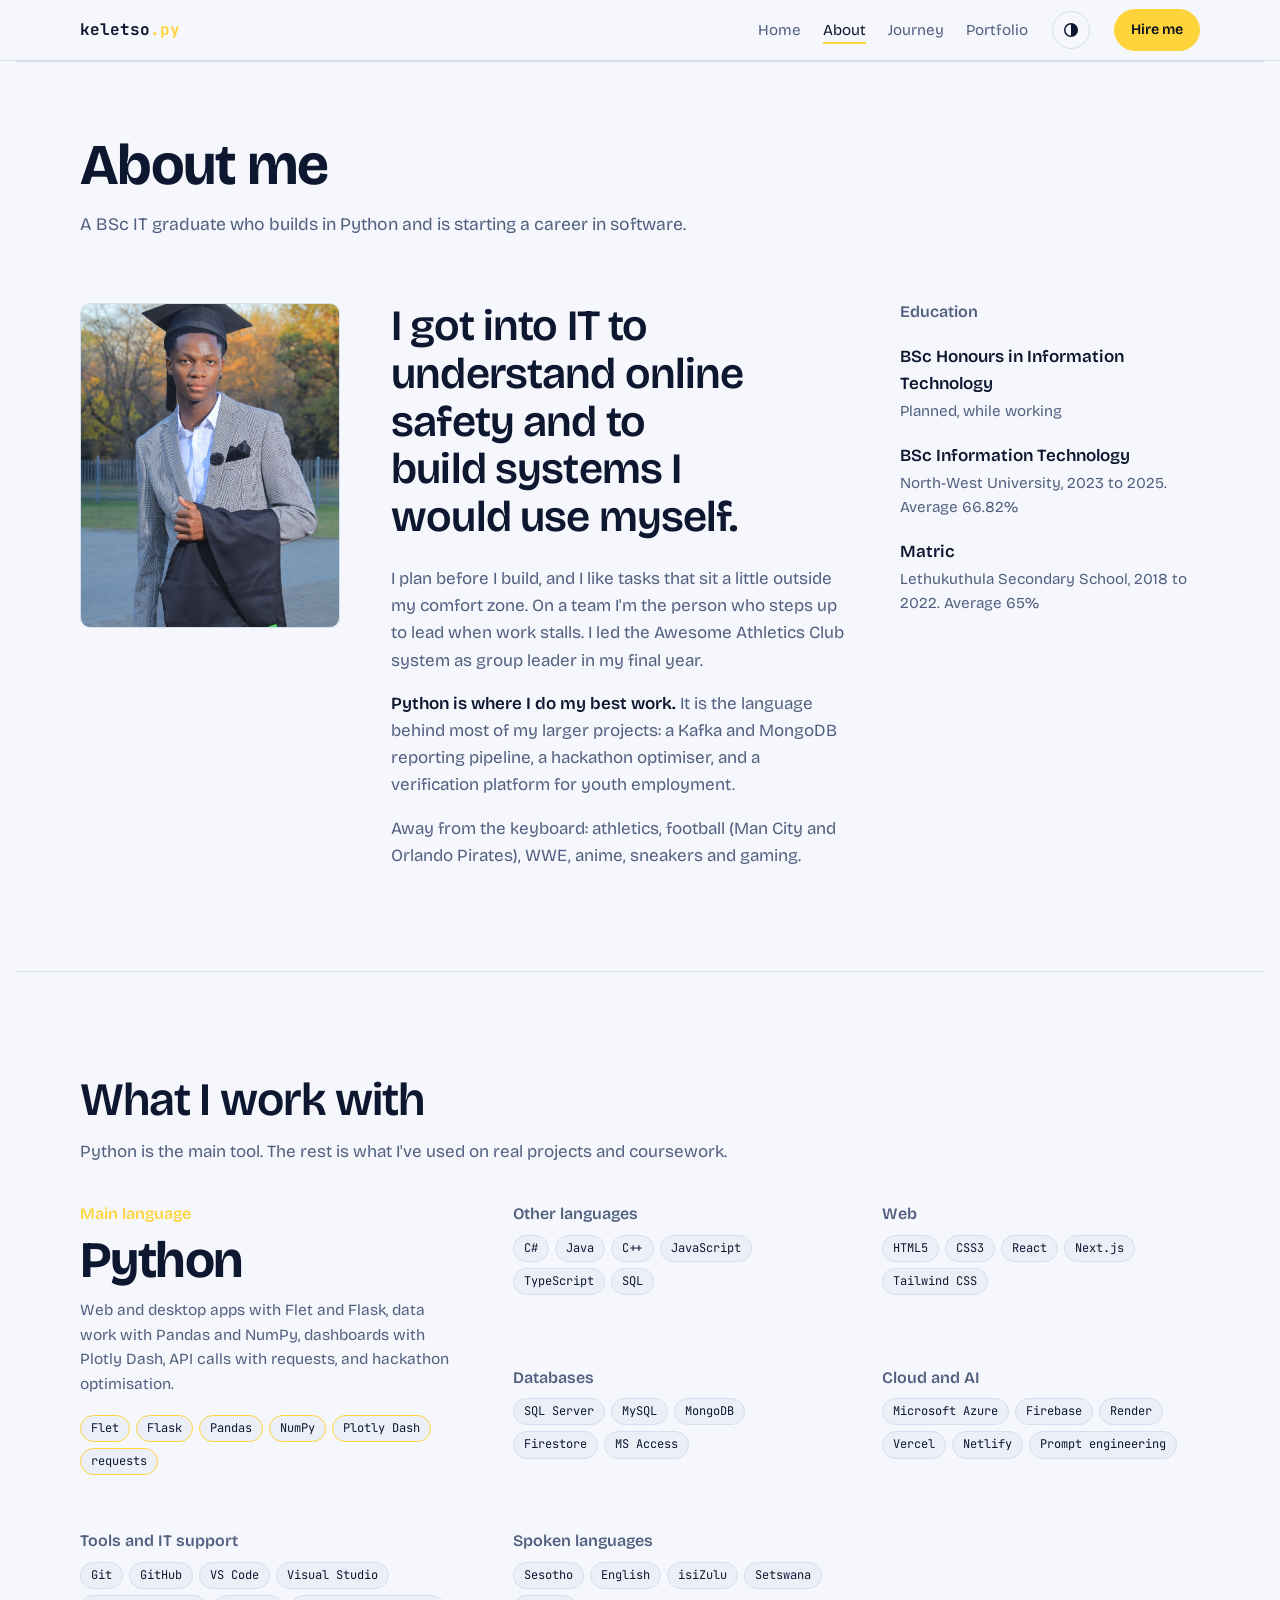
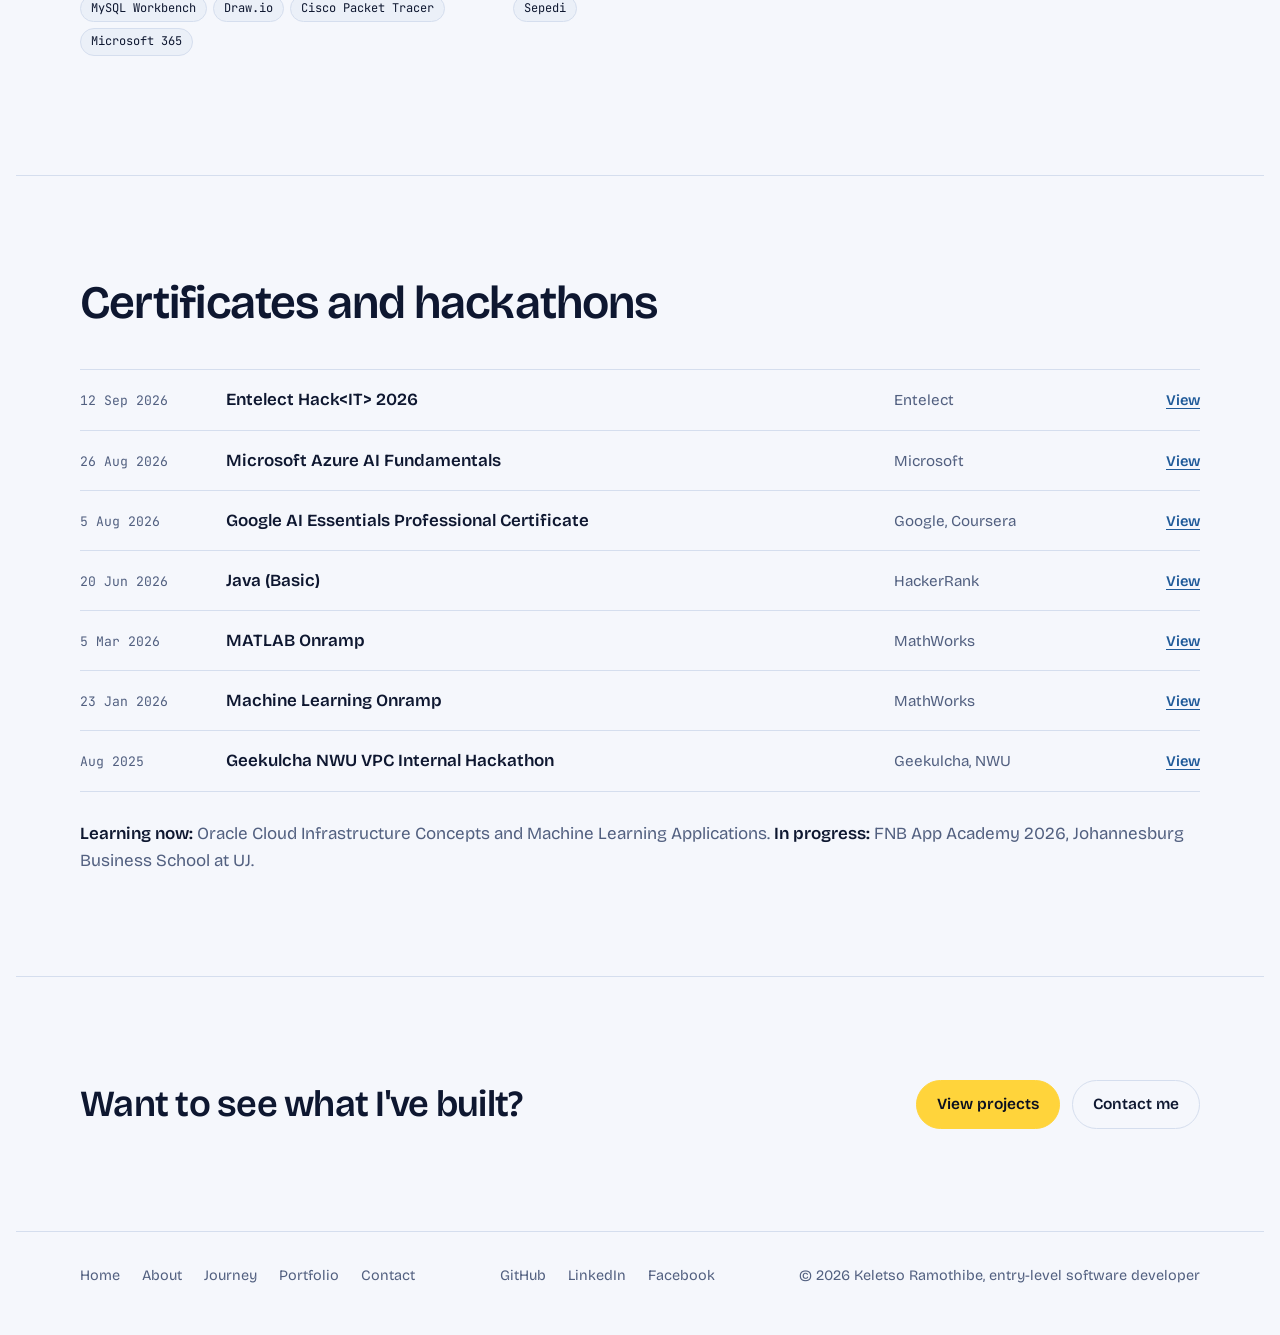
==== about.html @ 55e4a474 "Add files via upload" ====
<!doctype html>
<html lang="en">
<head>
<meta charset="utf-8">
<meta name="viewport" content="width=device-width, initial-scale=1, viewport-fit=cover">
<title>About, Keletso Ramothibe</title>
<meta name="claude:viewport-fit-sides" content="cover">
<link rel="preconnect" href="https://fonts.googleapis.com">
<link rel="preconnect" href="https://fonts.gstatic.com" crossorigin>
<link rel="stylesheet" href="https://fonts.googleapis.com/css2?family=Bricolage+Grotesque:opsz,wght@12..96,400;12..96,500;12..96,600;12..96,700&family=JetBrains+Mono:wght@400;500;700&display=swap">
<link rel="stylesheet" href="styles.css">
</head>
<body>
<header class="top">
  <div class="wrap">
    <a class="brand" href="index.html" aria-label="Keletso Ramothibe, home">keletso<span>.py</span></a>
    <nav class="nav" id="nav" aria-label="Main"><a href="index.html">Home</a><a href="about.html" aria-current="page">About</a><a href="journey.html">Journey</a><a href="portfolio.html">Portfolio</a><a class="only-mobile" href="contact.html">Contact</a></nav>
    <button class="theme" id="theme" type="button" aria-label="Switch colour theme" title="Switch colour theme"><svg width="16" height="16" viewBox="0 0 16 16" aria-hidden="true"><circle cx="8" cy="8" r="6.25" fill="none" stroke="currentColor" stroke-width="1.5"/><path d="M8 1.75a6.25 6.25 0 0 1 0 12.5z" fill="currentColor"/></svg></button>
    <button class="burger" id="burger" type="button" aria-label="Open menu" aria-expanded="false" aria-controls="nav"><svg width="18" height="18" viewBox="0 0 18 18" aria-hidden="true"><path d="M2 5h14M2 9h14M2 13h14" stroke="currentColor" stroke-width="1.6" stroke-linecap="round"/></svg></button>
    <a class="btn primary hire" href="contact.html">Hire me</a>
  </div>
</header>
<main>
<section class="band page-head"><div class="wrap"><h1>About me</h1><p>A BSc IT graduate who builds in Python and is starting a career in software.</p></div></section>
<section class="band" id="about">
    <div class="wrap about-grid">
      <div class="photo" aria-label="Photo of Keletso">
        <span class="mono" aria-hidden="true">KR</span>
        <img src="profile.jpg" alt="Keletso Ramothibe" onerror="this.remove()">
      </div>
      <div class="about-text">
        <h2>I got into IT to understand online safety and to build systems I would use myself.</h2>
        <p>I plan before I build, and I like tasks that sit a little outside my comfort zone. On a team I'm the person who steps up to lead when work stalls. I led the Awesome Athletics Club system as group leader in my final year.</p>
        <p><strong>Python is where I do my best work.</strong> It is the language behind most of my larger projects: a Kafka and MongoDB reporting pipeline, a hackathon optimiser, and a verification platform for youth employment.</p>
        <p>Away from the keyboard: athletics, football (Man City and Orlando Pirates), WWE, anime, sneakers and gaming.</p>
      </div>
      <div class="edu">
        <h3>Education</h3>
        <dl>
          <div><dt>BSc Honours in Information Technology</dt><dd>Planned, while working</dd></div>
          <div><dt>BSc Information Technology</dt><dd>North-West University, 2023 to 2025. Average 66.82%</dd></div>
          <div><dt>Matric</dt><dd>Lethukuthula Secondary School, 2018 to 2022. Average 65%</dd></div>
        </dl>
      </div>
    </div>
  </section>
<section class="band" id="skills">
    <div class="wrap">
      <div class="sec-head">
        <h2>What I work with</h2>
        <p>Python is the main tool. The rest is what I've used on real projects and coursework.</p>
      </div>
      <div class="skills">
        <div class="sk py">
          <h3>Main language</h3>
          <div class="big">Python</div>
          <p>Web and desktop apps with Flet and Flask, data work with Pandas and NumPy, dashboards with Plotly Dash, API calls with requests, and hackathon optimisation.</p>
          <ul class="tags"><li class="py">Flet</li><li class="py">Flask</li><li class="py">Pandas</li><li class="py">NumPy</li><li class="py">Plotly Dash</li><li class="py">requests</li></ul>
        </div>
        <div class="sk">
          <h3>Other languages</h3>
          <ul class="tags"><li>C#</li><li>Java</li><li>C++</li><li>JavaScript</li><li>TypeScript</li><li>SQL</li></ul>
        </div>
        <div class="sk">
          <h3>Web</h3>
          <ul class="tags"><li>HTML5</li><li>CSS3</li><li>React</li><li>Next.js</li><li>Tailwind CSS</li></ul>
        </div>
        <div class="sk">
          <h3>Databases</h3>
          <ul class="tags"><li>SQL Server</li><li>MySQL</li><li>MongoDB</li><li>Firestore</li><li>MS Access</li></ul>
        </div>
        <div class="sk">
          <h3>Cloud and AI</h3>
          <ul class="tags"><li>Microsoft Azure</li><li>Firebase</li><li>Render</li><li>Vercel</li><li>Netlify</li><li>Prompt engineering</li></ul>
        </div>
        <div class="sk">
          <h3>Tools and IT support</h3>
          <ul class="tags"><li>Git</li><li>GitHub</li><li>VS Code</li><li>Visual Studio</li><li>MySQL Workbench</li><li>Draw.io</li><li>Cisco Packet Tracer</li><li>Microsoft 365</li></ul>
        </div>
        <div class="sk">
          <h3>Spoken languages</h3>
          <ul class="tags"><li>Sesotho</li><li>English</li><li>isiZulu</li><li>Setswana</li><li>Sepedi</li></ul>
        </div>
      </div>
    </div>
  </section>
<section class="band" id="certs">
    <div class="wrap">
      <div class="sec-head">
        <h2>Certificates and hackathons</h2>
      </div>
      <ul class="cert-list">
        <li><span class="d">12 Sep 2026</span><span class="n">Entelect Hack&lt;IT&gt; 2026</span><span class="i">Entelect</span><span class="v"><a href="https://keletso-ramothibe-portfolio-website.netlify.app/Keletso_Ramothibe_EH_Hack_IT__landscape.png" target="_blank" rel="noopener">View</a></span></li>
        <li><span class="d">26 Aug 2026</span><span class="n">Microsoft Azure AI Fundamentals</span><span class="i">Microsoft</span><span class="v"><a href="https://learn.microsoft.com/api/credentials/share/en-za/KeletsoRamothibe-6698/C7EBA879EE048254?sharingId=B7DA44BE2CF541BB" target="_blank" rel="noopener">View</a></span></li>
        <li><span class="d">5 Aug 2026</span><span class="n">Google AI Essentials Professional Certificate</span><span class="i">Google, Coursera</span><span class="v"><a href="https://keletso-ramothibe-portfolio-website.netlify.app/KeletsoRamothibe_GoogleAIEssentials_ProfessionalCertificate.pdf" target="_blank" rel="noopener">View</a></span></li>
        <li><span class="d">20 Jun 2026</span><span class="n">Java (Basic)</span><span class="i">HackerRank</span><span class="v"><a href="https://keletso-ramothibe-portfolio-website.netlify.app/Java_certificate.pdf" target="_blank" rel="noopener">View</a></span></li>
        <li><span class="d">5 Mar 2026</span><span class="n">MATLAB Onramp</span><span class="i">MathWorks</span><span class="v"><a href="https://keletso-ramothibe-portfolio-website.netlify.app/MATLAB_certificate.pdf" target="_blank" rel="noopener">View</a></span></li>
        <li><span class="d">23 Jan 2026</span><span class="n">Machine Learning Onramp</span><span class="i">MathWorks</span><span class="v"><a href="https://keletso-ramothibe-portfolio-website.netlify.app/Machine_Learning_certificate.pdf" target="_blank" rel="noopener">View</a></span></li>
        <li><span class="d">Aug 2025</span><span class="n">Geekulcha NWU VPC Internal Hackathon</span><span class="i">Geekulcha, NWU</span><span class="v"><a href="https://keletso-ramothibe-portfolio-website.netlify.app/K_RAMOTHIBE_CERTIFICATE.pdf" target="_blank" rel="noopener">View</a></span></li>
      </ul>
      <p class="learning"><b>Learning now:</b> Oracle Cloud Infrastructure Concepts and Machine Learning Applications. <b>In progress:</b> FNB App Academy 2026, Johannesburg Business School at UJ.</p>
    </div>
  </section>
<section class="band"><div class="wrap cta-row"><h2>Want to see what I've built?</h2><div class="cta"><a class="btn primary" href="portfolio.html">View projects</a><a class="btn" href="contact.html">Contact me</a></div></div></section>
</main>
<footer>
  <div class="wrap foot">
    <div class="foot-links"><a href="index.html">Home</a><a href="about.html">About</a><a href="journey.html">Journey</a><a href="portfolio.html">Portfolio</a><a href="contact.html">Contact</a></div>
    <div class="foot-social"><a href="https://github.com/kl99-chi" target="_blank" rel="noopener">GitHub</a><a href="https://www.linkedin.com/in/keletso-ramothibe-292254365" target="_blank" rel="noopener">LinkedIn</a><a href="https://www.facebook.com/share/1CX25MDmmW/" target="_blank" rel="noopener">Facebook</a></div>
    <span>© 2026 Keletso Ramothibe, entry-level software developer</span>
  </div>
</footer>
<script src="site.js"></script>
</body>
</html>
---- styles.css ----
/* Layout: sticky bar, hero with a Python class as the centrepiece, then a version-history timeline of growth (v0.1 student to v2.0 now), Python-first projects, skills, certs, contact. Left-aligned throughout. */
:root {
  --bg: #0b1020;
  --surface: #121a30;
  --surface-2: #18223d;
  --line: #26325a;
  --fg: #e9eef8;
  --muted: #a0acc6;
  --link: #7db4ec;
  --accent: #ffd43b;
  --on-accent: #0b1020;
  --add: #5fd38d;
  --del: #ff8d8d;
  --code-bg: #080c19;
  --code-fg: #d7def0;
  --c-kw: #c39bff;
  --c-str: #ffd43b;
  --c-fn: #7db4ec;
  --c-com: #7a87a6;
  --c-gut: #4a5678;
  --font-body: "Bricolage Grotesque", "Segoe UI", system-ui, sans-serif;
  --font-code: "JetBrains Mono", ui-monospace, "SFMono-Regular", Menlo, Consolas, monospace;
  --r: 10px;
  color-scheme: dark;
}
@media (prefers-color-scheme: light) {
  :root:not([data-theme="dark"]) {
    --bg: #f5f7fc; --surface: #ffffff; --surface-2: #ebf0f8; --line: #d5deee;
    --fg: #0e1730; --muted: #526080; --link: #1f5a99; --accent: #ffd43b; --on-accent: #0b1020;
    --add: #1a7f46; --del: #b3363b; color-scheme: light;
  }
}
:root[data-theme="light"] {
  --bg: #f5f7fc; --surface: #ffffff; --surface-2: #ebf0f8; --line: #d5deee;
  --fg: #0e1730; --muted: #526080; --link: #1f5a99; --accent: #ffd43b; --on-accent: #0b1020;
  --add: #1a7f46; --del: #b3363b; color-scheme: light;
}

* { box-sizing: border-box; }
html { scroll-behavior: smooth; scroll-padding-top: 76px; }
body {
  margin: 0;
  background: var(--bg);
  color: var(--fg);
  font-family: var(--font-body);
  font-size: 1.0625rem;
  line-height: 1.6;
  padding-left: max(16px, env(safe-area-inset-left, 0px));
  padding-right: max(16px, env(safe-area-inset-right, 0px));
  padding-block: 0;
  -webkit-font-smoothing: antialiased;
}
body::before { content: ""; position: fixed; inset: 0 0 auto; height: env(safe-area-inset-top, 0px); z-index: 10; background: var(--bg); }
a { color: var(--link); text-underline-offset: 3px; }
a:focus-visible, button:focus-visible { outline: 2px solid var(--accent); outline-offset: 3px; border-radius: 4px; }
h1, h2, h3, p { margin: 0; }
h1, h2, h3 { text-wrap: balance; letter-spacing: -0.02em; line-height: 1.1; }
.wrap { max-width: 1120px; margin-inline: auto; }
.mono { font-family: var(--font-code); }

/* header */
.top { position: sticky; top: env(safe-area-inset-top, 0px); z-index: 9; background: var(--bg); border-bottom: 1px solid var(--line); margin-inline: calc(max(16px, env(safe-area-inset-left, 0px)) * -1) calc(max(16px, env(safe-area-inset-right, 0px)) * -1); padding-inline: max(16px, env(safe-area-inset-left, 0px)) max(16px, env(safe-area-inset-right, 0px)); }
.top .wrap { display: flex; align-items: center; gap: 24px; min-height: 60px; }
.brand { font-family: var(--font-code); font-weight: 700; font-size: 1rem; color: var(--fg); text-decoration: none; margin-right: auto; }
.brand span { color: var(--accent); }
.nav { display: flex; gap: 22px; font-size: 0.95rem; }
.nav a { color: var(--muted); text-decoration: none; }
.nav a:hover { color: var(--fg); }
.theme { display: inline-grid; place-items: center; padding: 0; background: none; border: 1px solid var(--line); color: var(--fg); width: 38px; height: 38px; border-radius: 50%; cursor: pointer; font-size: 1rem; line-height: 1; }
.theme:hover { border-color: var(--muted); }
.btn { display: inline-flex; align-items: center; gap: 8px; padding: 11px 20px; border-radius: 999px; font-weight: 600; font-size: 0.97rem; text-decoration: none; border: 1px solid var(--line); color: var(--fg); background: transparent; cursor: pointer; font-family: inherit; }
.btn:hover { border-color: var(--muted); }
.btn.primary { background: var(--accent); color: var(--on-accent); border-color: var(--accent); }
.btn.primary:hover { filter: brightness(1.06); }
.top .btn { padding: 8px 16px; font-size: 0.9rem; }

/* sections */
.band { padding-block: clamp(56px, 8vw, 104px); border-top: 1px solid var(--line); }
.hero { border-top: 0; padding-block: clamp(40px, 6vw, 80px) clamp(48px, 7vw, 88px); }
.sec-head { display: grid; gap: 12px; margin-bottom: 40px; max-width: 62ch; }
.sec-head h2 { font-size: clamp(1.9rem, 3.8vw, 2.9rem); font-weight: 600; }
.sec-head p { color: var(--muted); }

/* hero */
.hero-grid { display: grid; grid-template-columns: minmax(0, 1.05fr) minmax(0, 1fr); gap: clamp(32px, 5vw, 72px); align-items: center; }
.badge { display: inline-flex; align-items: center; gap: 10px; font-size: 0.9rem; color: var(--muted); border: 1px solid var(--line); background: var(--surface); padding: 6px 14px 6px 12px; border-radius: 999px; margin-bottom: 26px; }
.dot { width: 8px; height: 8px; border-radius: 50%; background: var(--add); box-shadow: 0 0 0 4px color-mix(in srgb, var(--add) 25%, transparent); flex: none; }
.hero h1 { font-size: clamp(2.5rem, 6vw, 4.6rem); font-weight: 700; letter-spacing: -0.035em; line-height: 1.02; }
.hero .lede { color: var(--muted); margin-top: 24px; max-width: 52ch; font-size: 1.15rem; }
.cta { display: flex; flex-wrap: wrap; gap: 12px; margin-top: 32px; }
.facts { display: flex; flex-wrap: wrap; gap: 8px 26px; margin: 40px 0 0; padding: 0; list-style: none; color: var(--muted); font-size: 0.95rem; }
.facts b { color: var(--fg); font-weight: 600; }

.code { background: var(--code-bg); border: 1px solid var(--line); border-radius: var(--r); overflow: hidden; min-width: 0; box-shadow: 0 24px 60px -30px rgba(0, 0, 0, 0.55); }
.code-tab { display: flex; align-items: center; gap: 10px; padding: 10px 16px; border-bottom: 1px solid #1b2442; font-family: var(--font-code); font-size: 0.8rem; color: var(--c-com); }
.code-tab i { width: 8px; height: 8px; border-radius: 50%; background: var(--c-fn); }
.code pre { margin: 0; padding: 18px 0 20px; overflow-x: auto; font-family: var(--font-code); font-size: 0.84rem; line-height: 1.75; color: var(--code-fg); }
.code .ln { display: block; padding-right: 18px; white-space: pre; }
.code .ln::before { content: attr(data-n); display: inline-block; width: 44px; padding-right: 16px; text-align: right; color: var(--c-gut); user-select: none; }
.kw { color: var(--c-kw); } .st { color: var(--c-str); } .fn { color: var(--c-fn); } .cm { color: var(--c-com); }
.out { color: var(--add); }
.cursor { display: inline-block; width: 8px; height: 1.05em; background: var(--accent); vertical-align: text-bottom; margin-left: 2px; animation: blink 1.1s steps(2, start) infinite; }
@keyframes blink { to { visibility: hidden; } }

/* about */
.about-grid { display: grid; grid-template-columns: minmax(0, 260px) minmax(0, 1fr) minmax(0, 300px); gap: clamp(28px, 4vw, 56px); align-items: start; }
.photo { aspect-ratio: 4 / 5; max-width: 100%; border-radius: var(--r); background: var(--surface-2); border: 1px solid var(--line); overflow: hidden; position: relative; display: grid; place-items: center; }
.photo img { position: absolute; inset: 0; width: 100%; height: 100%; object-fit: cover; }
.photo .mono { font-size: 3.2rem; font-weight: 700; color: var(--accent); }
.about-text { display: grid; gap: 16px; max-width: 60ch; min-width: 0; }
.about-text h2 { font-size: clamp(1.9rem, 3.6vw, 2.7rem); font-weight: 600; margin-bottom: 8px; }
.about-text p { color: var(--muted); }
.about-text p strong { color: var(--fg); font-weight: 600; }
.edu { display: grid; gap: 22px; min-width: 0; }
.edu h3 { font-size: 1rem; font-weight: 600; letter-spacing: 0; color: var(--muted); }
.edu dl { margin: 0; display: grid; gap: 18px; }
.edu dt { font-weight: 600; }
.edu dd { margin: 2px 0 0; color: var(--muted); font-size: 0.95rem; }

/* growth timeline */
.diff { font-family: var(--font-code); font-size: 0.9rem; background: var(--code-bg); border: 1px solid var(--line); border-radius: var(--r); padding: 16px 20px; display: grid; gap: 6px; margin-bottom: 56px; max-width: 760px; overflow-x: auto; color: var(--code-fg); }
.diff div { white-space: nowrap; }
.diff .m { color: var(--del); } .diff .p { color: var(--add); }
.log { list-style: none; margin: 0; padding: 0; display: grid; }
.rel { display: grid; grid-template-columns: 150px minmax(0, 1fr); gap: 0 clamp(20px, 4vw, 48px); position: relative; padding-bottom: 44px; }
.rel:last-child { padding-bottom: 0; }
.rel::before { content: ""; position: absolute; left: 150px; top: 8px; bottom: -8px; width: 1px; background: var(--line); transform: translateX(calc(clamp(20px, 4vw, 48px) / -2)); }
.rel:last-child::before { display: none; }
.rel::after { content: ""; position: absolute; left: 150px; top: 8px; width: 11px; height: 11px; border-radius: 50%; background: var(--bg); border: 2px solid var(--muted); transform: translateX(calc(clamp(20px, 4vw, 48px) / -2 - 5px)); }
.rel.now::after { background: var(--accent); border-color: var(--accent); box-shadow: 0 0 0 5px color-mix(in srgb, var(--accent) 25%, transparent); }
.tag { font-family: var(--font-code); align-self: start; }
.tag b { display: block; font-size: 1.25rem; color: var(--fg); }
.tag span { font-size: 0.8rem; color: var(--muted); }
.rel.now .tag b { color: var(--accent); }
.rel-body { min-width: 0; display: grid; gap: 10px; max-width: 66ch; }
.rel-body h3 { font-size: 1.4rem; font-weight: 600; }
.rel-body ul { margin: 0; padding-left: 1.1em; color: var(--muted); display: grid; gap: 6px; }
.rel-body li::marker { color: var(--line); }
.chip-now { display: inline-block; font-family: var(--font-code); font-size: 0.72rem; background: var(--accent); color: var(--on-accent); padding: 2px 9px; border-radius: 999px; margin-left: 10px; vertical-align: middle; font-weight: 700; }

/* work */
.feature { background: var(--surface); border: 1px solid var(--line); border-radius: var(--r); padding: clamp(22px, 3.5vw, 40px); display: grid; grid-template-columns: minmax(0, 1.2fr) minmax(0, 1fr); gap: clamp(24px, 4vw, 56px); margin-bottom: 20px; }
.proj-meta { font-family: var(--font-code); font-size: 0.8rem; color: var(--muted); margin-bottom: 12px; }
.feature h3 { font-size: clamp(1.7rem, 3vw, 2.3rem); font-weight: 700; margin-bottom: 14px; }
.feature p { color: var(--muted); max-width: 56ch; }
.feature ul.points { margin: 0; padding: 0; list-style: none; display: grid; gap: 14px; align-content: start; }
.feature ul.points li { padding-left: 20px; position: relative; color: var(--muted); font-size: 0.97rem; }
.feature ul.points li::before { content: "+"; position: absolute; left: 0; color: var(--add); font-family: var(--font-code); }
.feature ul.points b { color: var(--fg); font-weight: 600; }
.tags { display: flex; flex-wrap: wrap; gap: 6px; margin-top: 18px; padding: 0; list-style: none; }
.tags li { font-family: var(--font-code); font-size: 0.75rem; color: var(--fg); background: var(--surface-2); border: 1px solid var(--line); padding: 3px 10px; border-radius: 999px; }
.tags li.py { border-color: var(--accent); }
.links { display: flex; flex-wrap: wrap; gap: 8px 20px; margin-top: 22px; font-weight: 600; font-size: 0.95rem; }
.grid3 { display: grid; grid-template-columns: repeat(3, minmax(0, 1fr)); gap: 20px; }
.proj { background: var(--surface); border: 1px solid var(--line); border-radius: var(--r); padding: 26px; display: flex; flex-direction: column; min-width: 0; }
.proj h3 { font-size: 1.35rem; font-weight: 600; margin-bottom: 10px; }
.proj p { color: var(--muted); font-size: 0.97rem; }
.proj .tags { margin-top: 16px; }
.proj .links { margin-top: auto; padding-top: 20px; }
.shot { display: block; width: 100%; height: auto; max-width: 100%; border-radius: 6px; border: 1px solid var(--line); margin-bottom: 18px; }
.sub { font-size: 1.2rem; font-weight: 600; margin: 56px 0 20px; letter-spacing: -0.01em; }

/* skills */
.skills { display: grid; grid-template-columns: minmax(0, 1.2fr) repeat(2, minmax(0, 1fr)); gap: 40px clamp(24px, 4vw, 56px); }
.sk h3 { font-size: 1rem; font-weight: 600; letter-spacing: 0; margin-bottom: 12px; color: var(--muted); }
.sk .tags { margin-top: 0; }
.sk.py { grid-row: span 2; }
.sk.py h3 { color: var(--accent); }
.sk.py .big { font-size: clamp(2.4rem, 4vw, 3.2rem); font-weight: 700; letter-spacing: -0.03em; line-height: 1; margin-bottom: 12px; }
.sk.py p { color: var(--muted); font-size: 0.97rem; max-width: 40ch; margin-bottom: 18px; }

/* certs */
.cert-list { list-style: none; margin: 0; padding: 0; border-top: 1px solid var(--line); }
.cert-list li { display: grid; grid-template-columns: 130px minmax(0, 1fr) minmax(0, 220px) 70px; gap: 16px; padding: 16px 0; border-bottom: 1px solid var(--line); align-items: baseline; }
.cert-list .d { font-family: var(--font-code); font-size: 0.82rem; color: var(--muted); font-variant-numeric: tabular-nums; }
.cert-list .n { font-weight: 600; }
.cert-list .i { color: var(--muted); font-size: 0.95rem; }
.cert-list .v { text-align: right; font-size: 0.92rem; font-weight: 600; }
.learning { margin-top: 28px; color: var(--muted); }
.learning b { color: var(--fg); font-weight: 600; }

/* contact */
.contact-grid { display: grid; grid-template-columns: minmax(0, 1.1fr) minmax(0, 1fr); gap: clamp(28px, 5vw, 72px); align-items: start; }
.contact-grid h2 { font-size: clamp(2.2rem, 5vw, 3.8rem); font-weight: 700; letter-spacing: -0.03em; }
.contact-grid > div > p { color: var(--muted); margin-top: 18px; max-width: 46ch; }
.rows { display: grid; border-top: 1px solid var(--line); }
.row { display: flex; align-items: center; gap: 14px; padding: 16px 0; border-bottom: 1px solid var(--line); min-width: 0; flex-wrap: wrap; }
.row .k { font-family: var(--font-code); font-size: 0.8rem; color: var(--muted); width: 84px; flex: none; }
.row .val { flex: 1; min-width: 0; overflow-wrap: anywhere; user-select: all; }
.row .val a { font-weight: 500; }
.copy { font-family: var(--font-code); font-size: 0.76rem; background: none; border: 1px solid var(--line); color: var(--fg); padding: 4px 11px; border-radius: 999px; cursor: pointer; }
.copy:hover { border-color: var(--muted); }
footer { padding-block: 32px 48px; border-top: 1px solid var(--line); color: var(--muted); font-size: 0.9rem; }
footer .wrap { display: flex; flex-wrap: wrap; gap: 8px 24px; justify-content: space-between; }

@media (max-width: 960px) {
  .hero-grid, .contact-grid, .feature { grid-template-columns: minmax(0, 1fr); }
  .about-grid { grid-template-columns: minmax(0, 220px) minmax(0, 1fr); }
  .edu { grid-column: 1 / -1; }
  .grid3 { grid-template-columns: repeat(2, minmax(0, 1fr)); }
  .skills { grid-template-columns: repeat(2, minmax(0, 1fr)); }
  .sk.py { grid-row: auto; grid-column: 1 / -1; }
}
@media (max-width: 720px) {
  .code pre { font-size: 0.74rem; }
  .about-grid { grid-template-columns: minmax(0, 1fr); }
  .photo { max-width: 200px; }
  .grid3, .skills { grid-template-columns: minmax(0, 1fr); }
  .rel { grid-template-columns: minmax(0, 1fr); padding-left: 28px; padding-bottom: 36px; }
  .rel::before { left: 5px; transform: none; }
  .rel::after { left: 0; transform: none; }
  .tag { display: flex; align-items: baseline; gap: 12px; margin-bottom: 8px; }
  .cert-list li { grid-template-columns: minmax(0, 1fr) auto; gap: 4px 16px; }
  .cert-list .d { grid-column: 1 / -1; }
  .cert-list .i { grid-column: 1; }
  .cert-list .v { grid-column: 2; grid-row: 3; }
}
@media (prefers-reduced-motion: reduce) {
  html { scroll-behavior: auto; }
  .cursor { animation: none; }
}

:root { padding-top: env(safe-area-inset-top, 0px); padding-bottom: env(safe-area-inset-bottom, 0px); }
[hidden] { display: none !important; }
img { max-width: 100%; }

/* nav: menu button on phones */
.nav a[aria-current="page"] { color: var(--fg); box-shadow: 0 2px 0 var(--accent); }
.burger { display: none; background: none; border: 1px solid var(--line); color: var(--fg); width: 38px; height: 38px; border-radius: 50%; cursor: pointer; padding: 0; place-items: center; }
.burger:hover { border-color: var(--muted); }
.nav .only-mobile { display: none; }

/* page header on inner pages */
.page-head { padding-block: clamp(40px, 6vw, 72px) clamp(8px, 2vw, 16px); }
.page-head h1 { font-size: clamp(2.1rem, 5.2vw, 3.6rem); font-weight: 700; letter-spacing: -0.03em; }
.page-head p { color: var(--muted); margin-top: 14px; max-width: 58ch; font-size: 1.1rem; }
.page-head + .band { border-top: 0; padding-top: clamp(28px, 4vw, 48px); }

/* call-to-action band */
.cta-row { display: flex; flex-wrap: wrap; align-items: center; justify-content: space-between; gap: 20px 32px; }
.cta-row h2 { font-size: clamp(1.6rem, 3.2vw, 2.3rem); font-weight: 600; max-width: 24ch; }
.cta-row .cta { margin-top: 0; }
.grid2 { display: grid; grid-template-columns: repeat(2, minmax(0, 1fr)); gap: 20px; }
.feature.solo { grid-template-columns: minmax(0, 1fr); }
.more { display: flex; justify-content: flex-start; margin-top: 28px; }

/* contact form */
.form-card { background: var(--surface); border: 1px solid var(--line); border-radius: var(--r); padding: clamp(20px, 3.5vw, 36px); min-width: 0; }
.form-card h2 { font-size: 1.5rem; font-weight: 600; margin-bottom: 20px; }
.field { display: grid; gap: 6px; margin-bottom: 18px; }
.field label { font-size: 0.92rem; font-weight: 600; }
.field input, .field textarea { width: 100%; font: inherit; color: var(--fg); background: var(--bg); border: 1px solid var(--line); border-radius: 8px; padding: 12px 14px; }
.field textarea { min-height: 140px; resize: vertical; }
.field input:focus-visible, .field textarea:focus-visible { outline: 2px solid var(--accent); outline-offset: 1px; border-color: var(--accent); }
.hp { position: absolute; left: -9999px; width: 1px; height: 1px; overflow: hidden; }
.form-card .btn { width: 100%; justify-content: center; }
#form-status { margin-top: 16px; padding: 12px 14px; border-radius: 8px; font-size: 0.95rem; border: 1px solid var(--line); }
#form-status.ok { border-color: var(--add); color: var(--add); }
#form-status.err { border-color: var(--del); color: var(--del); }
.direct h2 { font-size: clamp(1.8rem, 3.6vw, 2.6rem); font-weight: 700; letter-spacing: -0.03em; margin-bottom: 16px; }
.direct > p { color: var(--muted); max-width: 46ch; margin-bottom: 28px; }

.foot { display: grid; gap: 14px; }
.foot-links, .foot-social { display: flex; flex-wrap: wrap; gap: 8px 22px; }
.foot-links a, .foot-social a { color: var(--muted); text-decoration: none; }
.foot-links a:hover, .foot-social a:hover { color: var(--fg); }

@media (max-width: 820px) {
  .burger { display: inline-grid; }
  .top .hire { display: none; }
  .nav { display: none; position: absolute; top: 100%; left: 0; right: 0; flex-direction: column; gap: 0; background: var(--bg); border-bottom: 1px solid var(--line); padding: 6px max(16px, env(safe-area-inset-right, 0px)) 12px max(16px, env(safe-area-inset-left, 0px)); box-shadow: 0 18px 30px -20px rgba(0,0,0,0.5); }
  .nav.open { display: flex; }
  .nav a { padding: 14px 0; border-bottom: 1px solid var(--line); font-size: 1.05rem; box-shadow: none !important; }
  .nav a[aria-current="page"] { color: var(--link); font-weight: 600; }
  .nav a:last-child { border-bottom: 0; }
  .nav .only-mobile { display: block; }
}
@media (max-width: 720px) {
  body { font-size: 1rem; }
  .band { padding-block: 40px; }
  .hero { padding-block: 28px 40px; }
  .hero h1 { font-size: 2.3rem; }
  .hero .lede { font-size: 1.05rem; margin-top: 18px; }
  .sec-head { margin-bottom: 24px; }
  .page-head { padding-block: 28px 4px; }
  .feature { padding: 20px; gap: 22px; }
  .proj { padding: 20px; }
  .diff { margin-bottom: 36px; }
  .grid2 { grid-template-columns: minmax(0, 1fr); }
  .diff div { white-space: normal; }
  .cta-row { align-items: flex-start; }
  .cta-row .btn { flex: 1 1 auto; justify-content: center; }
}
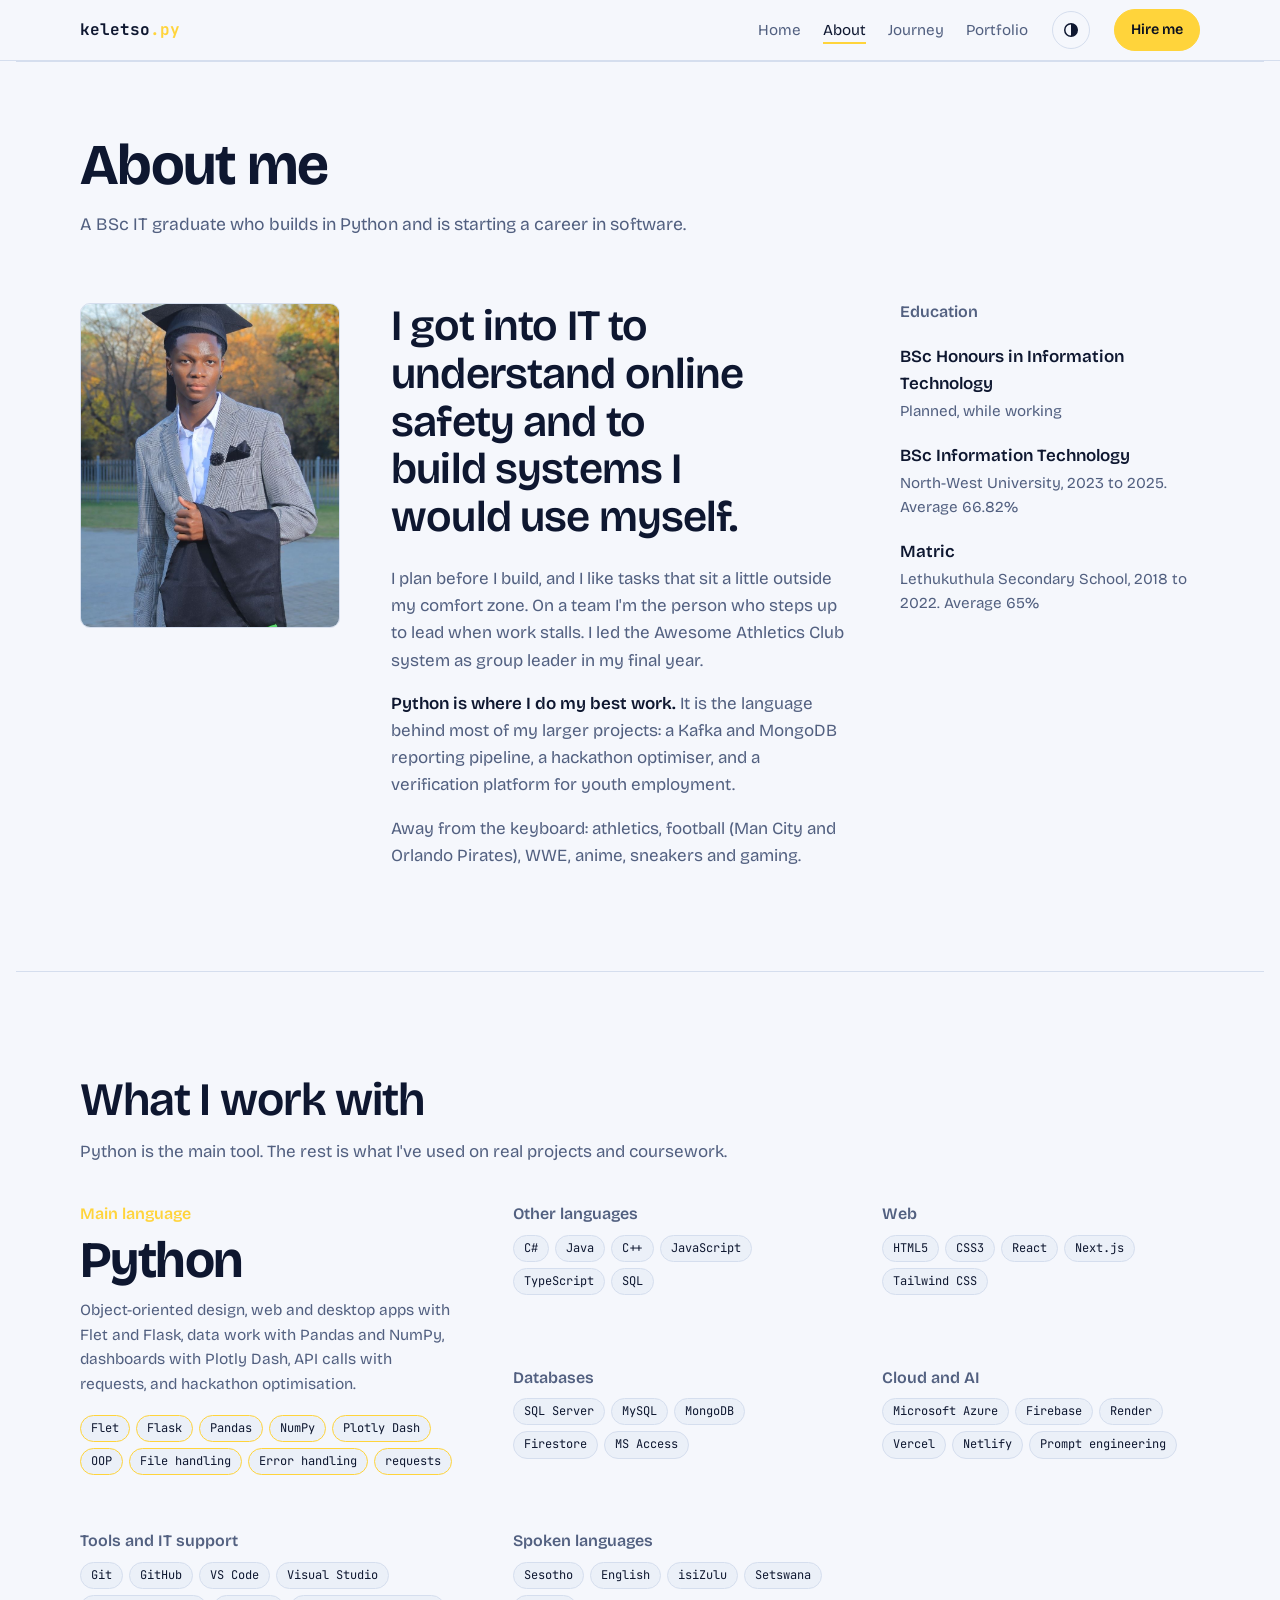
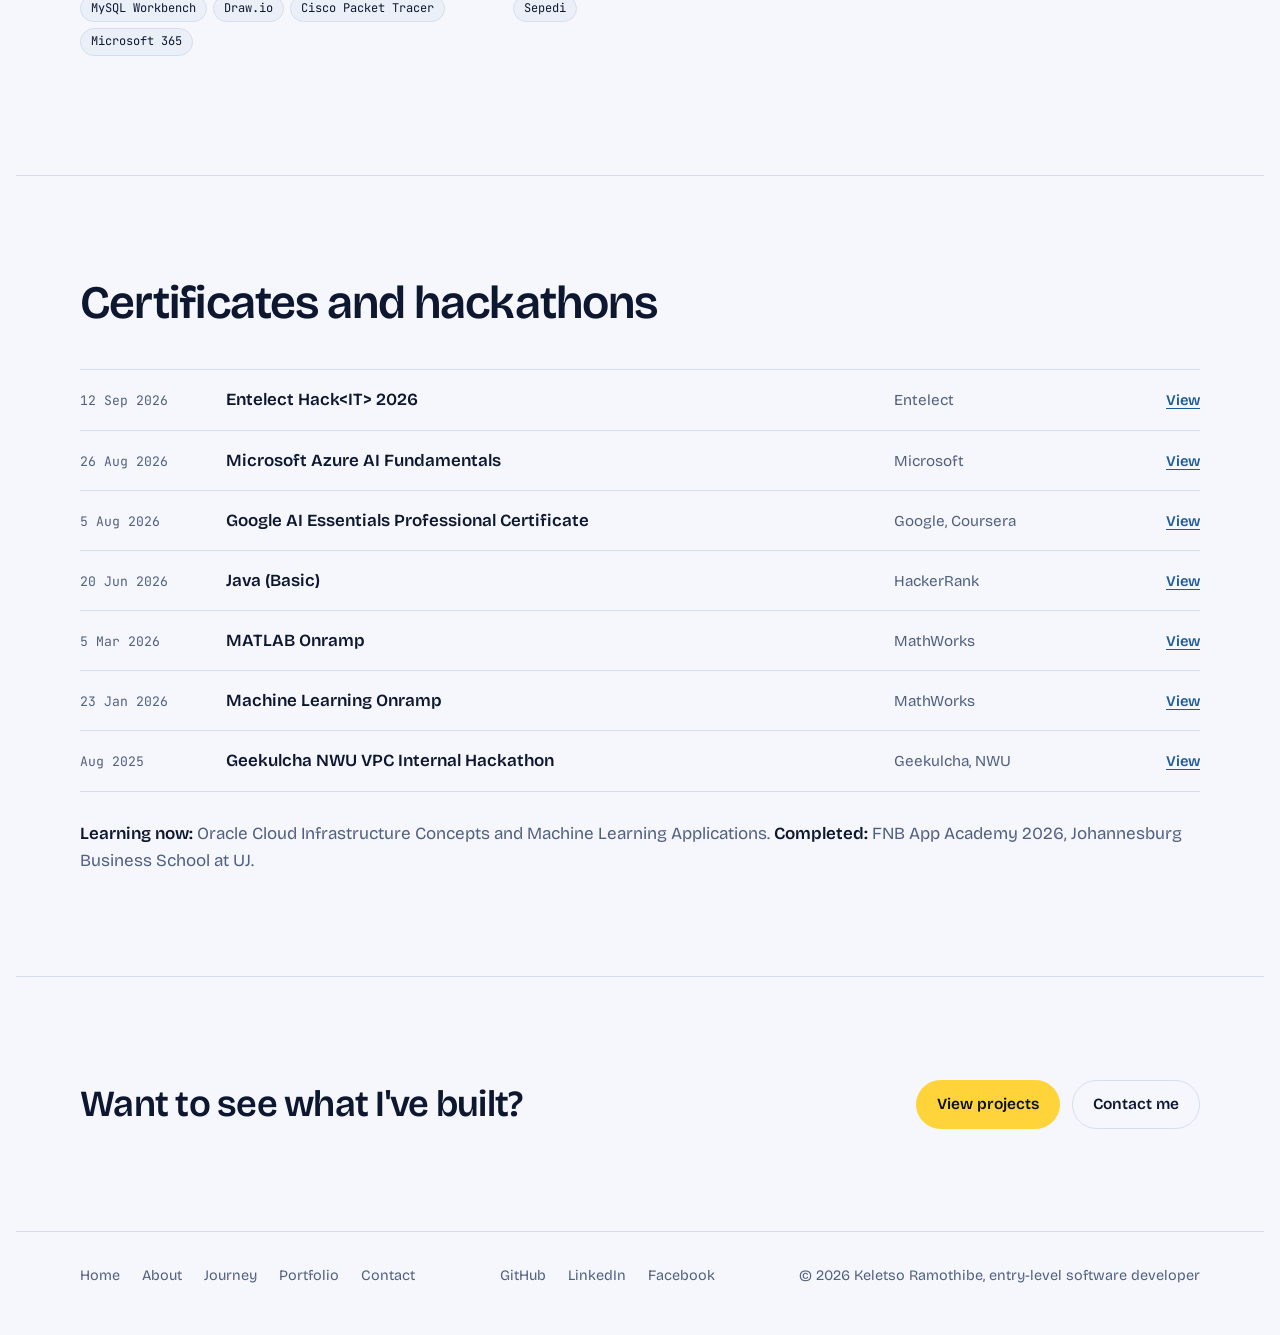
==== commit 6d7059e7: "Add files via upload" ====
--- a/about.html
+++ b/about.html
@@ -8,6 +8,7 @@
 <link rel="preconnect" href="https://fonts.googleapis.com">
 <link rel="preconnect" href="https://fonts.gstatic.com" crossorigin>
 <link rel="stylesheet" href="https://fonts.googleapis.com/css2?family=Bricolage+Grotesque:opsz,wght@12..96,400;12..96,500;12..96,600;12..96,700&family=JetBrains+Mono:wght@400;500;700&display=swap">
+<link rel="icon" href="profile.jpg" type="image/jpeg">
 <link rel="stylesheet" href="styles.css">
 </head>
 <body>
@@ -54,8 +55,8 @@
         <div class="sk py">
           <h3>Main language</h3>
           <div class="big">Python</div>
-          <p>Web and desktop apps with Flet and Flask, data work with Pandas and NumPy, dashboards with Plotly Dash, API calls with requests, and hackathon optimisation.</p>
-          <ul class="tags"><li class="py">Flet</li><li class="py">Flask</li><li class="py">Pandas</li><li class="py">NumPy</li><li class="py">Plotly Dash</li><li class="py">requests</li></ul>
+          <p>Object-oriented design, web and desktop apps with Flet and Flask, data work with Pandas and NumPy, dashboards with Plotly Dash, API calls with requests, and hackathon optimisation.</p>
+          <ul class="tags"><li class="py">Flet</li><li class="py">Flask</li><li class="py">Pandas</li><li class="py">NumPy</li><li class="py">Plotly Dash</li><li class="py">OOP</li><li class="py">File handling</li><li class="py">Error handling</li><li class="py">requests</li></ul>
         </div>
         <div class="sk">
           <h3>Other languages</h3>
@@ -98,7 +99,7 @@
         <li><span class="d">23 Jan 2026</span><span class="n">Machine Learning Onramp</span><span class="i">MathWorks</span><span class="v"><a href="https://keletso-ramothibe-portfolio-website.netlify.app/Machine_Learning_certificate.pdf" target="_blank" rel="noopener">View</a></span></li>
         <li><span class="d">Aug 2025</span><span class="n">Geekulcha NWU VPC Internal Hackathon</span><span class="i">Geekulcha, NWU</span><span class="v"><a href="https://keletso-ramothibe-portfolio-website.netlify.app/K_RAMOTHIBE_CERTIFICATE.pdf" target="_blank" rel="noopener">View</a></span></li>
       </ul>
-      <p class="learning"><b>Learning now:</b> Oracle Cloud Infrastructure Concepts and Machine Learning Applications. <b>In progress:</b> FNB App Academy 2026, Johannesburg Business School at UJ.</p>
+      <p class="learning"><b>Learning now:</b> Oracle Cloud Infrastructure Concepts and Machine Learning Applications. <b>Completed:</b> FNB App Academy 2026, Johannesburg Business School at UJ.</p>
     </div>
   </section>
 <section class="band"><div class="wrap cta-row"><h2>Want to see what I've built?</h2><div class="cta"><a class="btn primary" href="portfolio.html">View projects</a><a class="btn" href="contact.html">Contact me</a></div></div></section>
